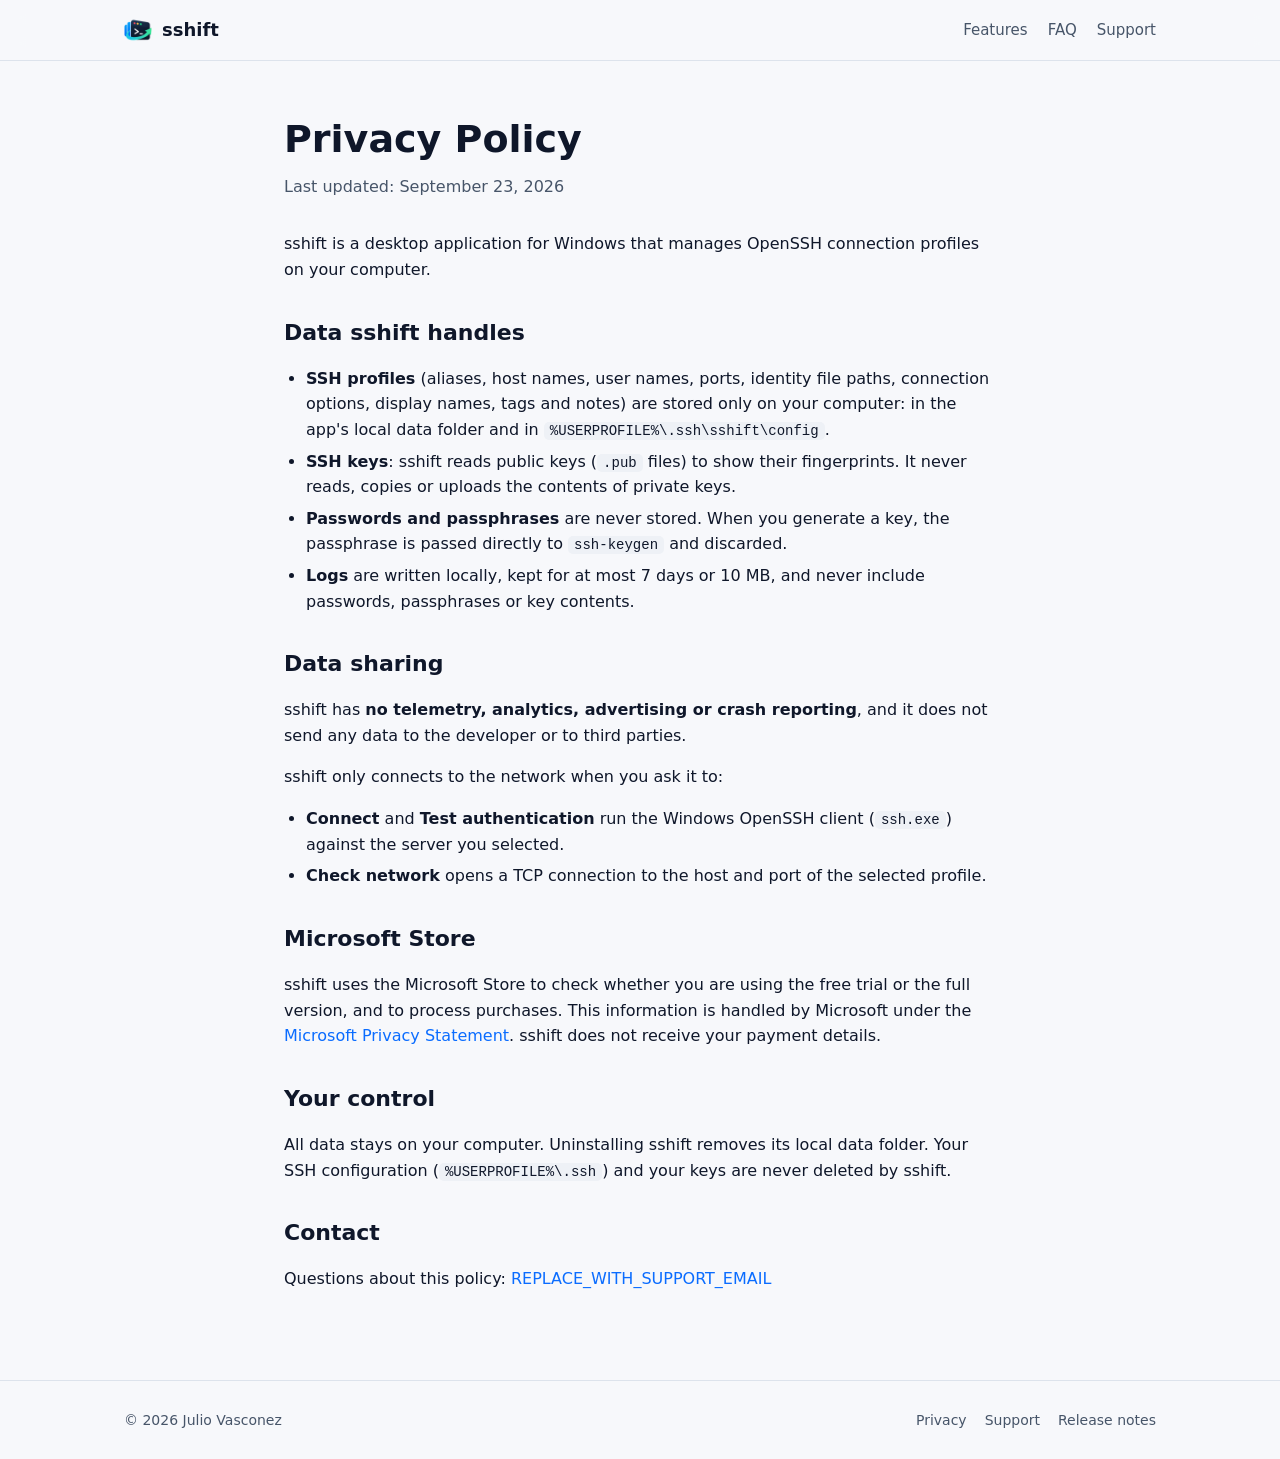
==== privacy.html @ 217195db "Initial website, privacy policy, support page and issue templates Co-Authored-By: Claude Opus 5.5 (1" ====
<!doctype html>
<html lang="en">
<head>
  <meta charset="utf-8">
  <meta name="viewport" content="width=device-width, initial-scale=1">
  <title>Privacy Policy — sshift</title>
  <meta name="description" content="sshift privacy policy: no telemetry, no accounts, your SSH data stays on your computer.">
  <link rel="icon" href="assets/favicon.png">
  <link rel="stylesheet" href="assets/site.css">
</head>
<body>
  <header class="site-header">
    <div class="wrap">
      <a class="brand" href="./"><img src="assets/icon.png" alt="">sshift</a>
      <nav class="nav" aria-label="Main">
        <a href="./#features">Features</a>
        <a href="./#faq">FAQ</a>
        <a href="support.html">Support</a>
      </nav>
    </div>
  </header>
  <main class="doc">
    <h1>Privacy Policy</h1>
    <p class="updated">Last updated: September 23, 2026</p>
    <p>sshift is a desktop application for Windows that manages OpenSSH connection profiles on your computer.</p>

    <h2>Data sshift handles</h2>
    <ul>
      <li><strong>SSH profiles</strong> (aliases, host names, user names, ports, identity file paths, connection options, display names, tags and notes) are stored only on your computer: in the app's local data folder and in <code>%USERPROFILE%\.ssh\sshift\config</code>.</li>
      <li><strong>SSH keys</strong>: sshift reads public keys (<code>.pub</code> files) to show their fingerprints. It never reads, copies or uploads the contents of private keys.</li>
      <li><strong>Passwords and passphrases</strong> are never stored. When you generate a key, the passphrase is passed directly to <code>ssh-keygen</code> and discarded.</li>
      <li><strong>Logs</strong> are written locally, kept for at most 7 days or 10 MB, and never include passwords, passphrases or key contents.</li>
    </ul>

    <h2>Data sharing</h2>
    <p>sshift has <strong>no telemetry, analytics, advertising or crash reporting</strong>, and it does not send any data to the developer or to third parties.</p>
    <p>sshift only connects to the network when you ask it to:</p>
    <ul>
      <li><strong>Connect</strong> and <strong>Test authentication</strong> run the Windows OpenSSH client (<code>ssh.exe</code>) against the server you selected.</li>
      <li><strong>Check network</strong> opens a TCP connection to the host and port of the selected profile.</li>
    </ul>

    <h2>Microsoft Store</h2>
    <p>sshift uses the Microsoft Store to check whether you are using the free trial or the full version, and to process purchases. This information is handled by Microsoft under the <a href="https://privacy.microsoft.com/privacystatement">Microsoft Privacy Statement</a>. sshift does not receive your payment details.</p>

    <h2>Your control</h2>
    <p>All data stays on your computer. Uninstalling sshift removes its local data folder. Your SSH configuration (<code>%USERPROFILE%\.ssh</code>) and your keys are never deleted by sshift.</p>

    <h2>Contact</h2>
    <p>Questions about this policy: <a href="mailto:REPLACE_WITH_SUPPORT_EMAIL">REPLACE_WITH_SUPPORT_EMAIL</a></p>
  </main>
  <footer class="site-footer">
    <div class="wrap">
      <span>© 2026 Julio Vasconez</span>
      <nav aria-label="Footer">
        <a href="privacy.html">Privacy</a>
        <a href="support.html">Support</a>
        <a href="https://github.com/jvas28/sshift/releases">Release notes</a>
      </nav>
    </div>
  </footer>
</body>
</html>
---- assets/site.css ----
:root {
  --bg: #f7f8fb;
  --surface: #ffffff;
  --surface-2: #eef1f6;
  --text: #0f172a;
  --muted: #475569;
  --border: #dde3ec;
  --accent: #0a6cff;
  --accent-2: #14b8a6;
  --code-bg: #0f172a;
  --code-text: #e2e8f0;
  --radius: 14px;
  --shadow: 0 1px 2px rgb(15 23 42 / 6%), 0 12px 32px rgb(15 23 42 / 8%);
  color-scheme: light;
}
@media (prefers-color-scheme: dark) {
  :root {
    --bg: #0b1120;
    --surface: #111a2e;
    --surface-2: #17223a;
    --text: #e8edf6;
    --muted: #9aa8bd;
    --border: #22304d;
    --accent: #4d9bff;
    --accent-2: #2dd4bf;
    --code-bg: #060b16;
    --shadow: 0 1px 2px rgb(0 0 0 / 30%), 0 12px 32px rgb(0 0 0 / 35%);
    color-scheme: dark;
  }
}

* { box-sizing: border-box; }
html { scroll-behavior: smooth; }
body {
  margin: 0;
  background: var(--bg);
  color: var(--text);
  font: 16px/1.6 "Segoe UI Variable Text", "Segoe UI", system-ui, -apple-system, sans-serif;
  -webkit-font-smoothing: antialiased;
}
a { color: var(--accent); text-decoration: none; }
a:hover { text-decoration: underline; }
img { max-width: 100%; height: auto; display: block; }
code, pre { font-family: "Cascadia Code", "Cascadia Mono", Consolas, monospace; }

.wrap { max-width: 1080px; margin: 0 auto; padding: 0 24px; }

/* Header */
.site-header { position: sticky; top: 0; z-index: 10; background: color-mix(in srgb, var(--bg) 85%, transparent); backdrop-filter: blur(12px); border-bottom: 1px solid var(--border); }
.site-header .wrap { display: flex; align-items: center; justify-content: space-between; height: 60px; gap: 16px; }
.brand { display: flex; align-items: center; gap: 10px; font-weight: 600; font-size: 18px; color: var(--text); }
.brand:hover { text-decoration: none; }
.brand img { width: 28px; height: 28px; }
.nav { display: flex; gap: 20px; font-size: 15px; }
.nav a { color: var(--muted); }
.nav a:hover { color: var(--text); text-decoration: none; }

/* Buttons */
.store-badge { display: inline-block; line-height: 0; }
.store-badge img { height: 56px; width: auto; }
.btn { display: inline-flex; align-items: center; gap: 8px; padding: 10px 18px; border-radius: 8px; font-weight: 600; border: 1px solid var(--border); color: var(--text); background: var(--surface); }
.btn:hover { text-decoration: none; border-color: var(--accent); }
.coming-soon { display: inline-flex; align-items: center; gap: 10px; padding: 12px 20px; border-radius: 10px; background: var(--text); color: var(--bg); font-weight: 600; }

/* Hero */
.hero { padding: 72px 0 40px; text-align: center; }
.hero img.logo { width: 96px; height: 96px; margin: 0 auto 20px; }
.hero h1 { font-size: clamp(34px, 5vw, 54px); line-height: 1.1; margin: 0 0 16px; letter-spacing: -0.02em; }
.hero h1 .grad { background: linear-gradient(90deg, var(--accent), var(--accent-2)); -webkit-background-clip: text; background-clip: text; color: transparent; }
.hero p.lead { font-size: 20px; color: var(--muted); max-width: 680px; margin: 0 auto 28px; }
.hero .actions { display: flex; gap: 16px; justify-content: center; align-items: center; flex-wrap: wrap; }
.price { color: var(--muted); font-size: 14px; margin-top: 14px; }

.terminal { max-width: 560px; margin: 36px auto 0; text-align: left; background: var(--code-bg); color: var(--code-text); border-radius: 12px; padding: 16px 20px; box-shadow: var(--shadow); font-size: 15px; }
.terminal .bar { display: flex; gap: 6px; margin-bottom: 12px; }
.terminal .bar span { width: 11px; height: 11px; border-radius: 50%; background: #475569; }
.terminal .bar span:nth-child(1) { background: #f87171; }
.terminal .bar span:nth-child(2) { background: #fbbf24; }
.terminal .bar span:nth-child(3) { background: #34d399; }
.terminal pre { margin: 0; white-space: pre-wrap; }
.terminal .p { color: #60a5fa; }
.terminal .c { color: #94a3b8; }

.shot { margin: 48px auto 0; border-radius: var(--radius); overflow: hidden; border: 1px solid var(--border); box-shadow: var(--shadow); }

/* Sections */
section { padding: 64px 0; }
section h2 { font-size: 32px; margin: 0 0 12px; letter-spacing: -0.01em; text-align: center; }
section .sub { color: var(--muted); text-align: center; max-width: 640px; margin: 0 auto 40px; }

.grid { display: grid; grid-template-columns: repeat(auto-fit, minmax(260px, 1fr)); gap: 16px; }
.card { background: var(--surface); border: 1px solid var(--border); border-radius: var(--radius); padding: 22px; }
.card h3 { margin: 0 0 6px; font-size: 17px; }
.card p { margin: 0; color: var(--muted); font-size: 15px; }
.card .icon { font-size: 22px; margin-bottom: 10px; }

.flow { display: flex; align-items: stretch; justify-content: center; gap: 12px; flex-wrap: wrap; }
.flow .step { flex: 1 1 200px; max-width: 240px; background: var(--surface); border: 1px solid var(--border); border-radius: var(--radius); padding: 18px; text-align: center; }
.flow .step > code { display: block; font-size: 13px; color: var(--accent); margin-bottom: 6px; word-break: break-all; }
.flow .step p { margin: 0; color: var(--muted); font-size: 14px; }
.flow .arrow { align-self: center; color: var(--muted); font-size: 22px; }

.gallery { display: grid; grid-template-columns: repeat(auto-fit, minmax(300px, 1fr)); gap: 16px; }
.gallery img { border-radius: 10px; border: 1px solid var(--border); }

.faq { max-width: 760px; margin: 0 auto; }
.faq details { background: var(--surface); border: 1px solid var(--border); border-radius: 10px; padding: 14px 18px; margin-bottom: 10px; }
.faq summary { cursor: pointer; font-weight: 600; }
.faq details p { color: var(--muted); margin: 10px 0 0; }

/* Documents (privacy, support) */
.doc { max-width: 760px; margin: 0 auto; padding: 48px 24px 72px; }
.doc h1 { font-size: 38px; margin: 0 0 4px; }
.doc .updated { color: var(--muted); margin: 0 0 32px; }
.doc h2 { font-size: 22px; margin: 32px 0 8px; text-align: left; }
.doc ul { padding-left: 22px; }
.doc li { margin: 6px 0; }
.doc code { background: var(--surface-2); padding: 1px 6px; border-radius: 5px; font-size: 14px; }

/* Footer */
.site-footer { border-top: 1px solid var(--border); padding: 28px 0; color: var(--muted); font-size: 14px; }
.site-footer .wrap { display: flex; justify-content: space-between; gap: 16px; flex-wrap: wrap; }
.site-footer nav { display: flex; gap: 18px; }
.site-footer a { color: var(--muted); }

@media (max-width: 640px) {
  .nav { display: none; }
  .hero { padding-top: 48px; }
  .flow .arrow { transform: rotate(90deg); }
}
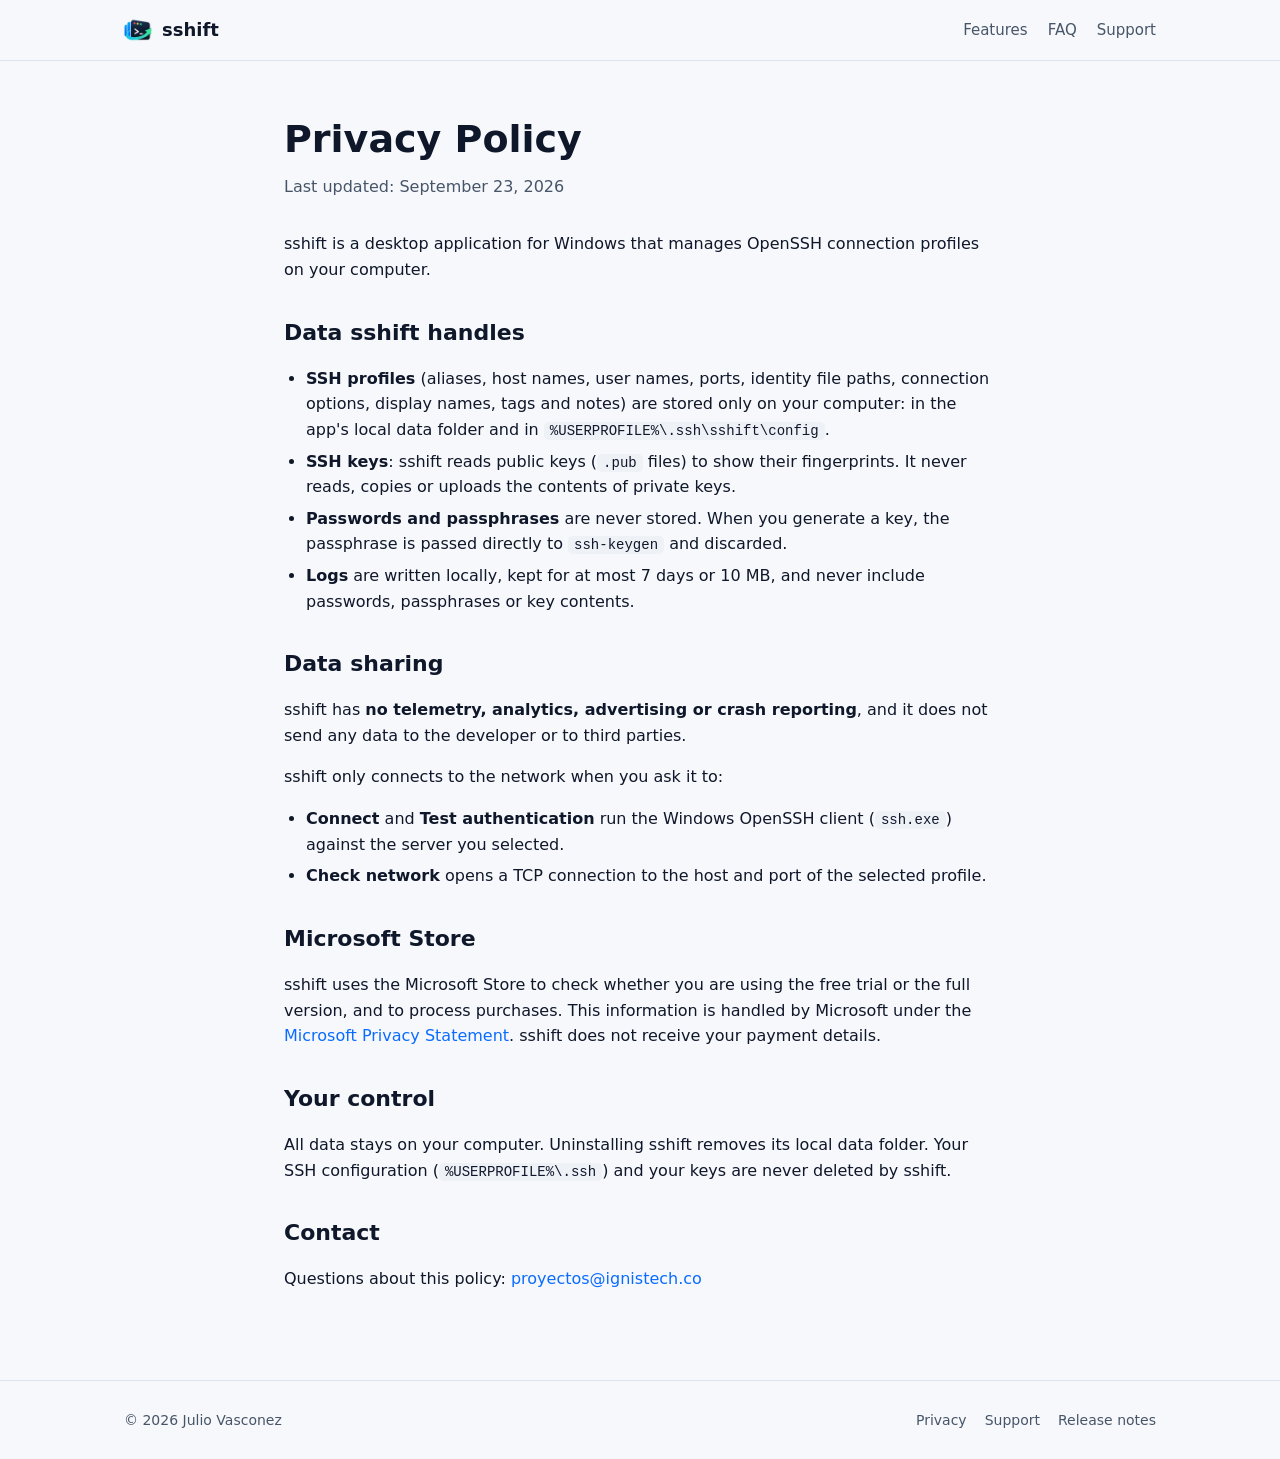
==== commit 19a4f207: "Add support email Co-Authored-By: Claude Opus 5.5 (1M context) <noreply@anthropic.com>" ====
--- a/privacy.html
+++ b/privacy.html
@@ -47,7 +47,7 @@
     <p>All data stays on your computer. Uninstalling sshift removes its local data folder. Your SSH configuration (<code>%USERPROFILE%\.ssh</code>) and your keys are never deleted by sshift.</p>
 
     <h2>Contact</h2>
-    <p>Questions about this policy: <a href="mailto:REPLACE_WITH_SUPPORT_EMAIL">REPLACE_WITH_SUPPORT_EMAIL</a></p>
+    <p>Questions about this policy: <a href="mailto:proyectos@ignistech.co">proyectos@ignistech.co</a></p>
   </main>
   <footer class="site-footer">
     <div class="wrap">
